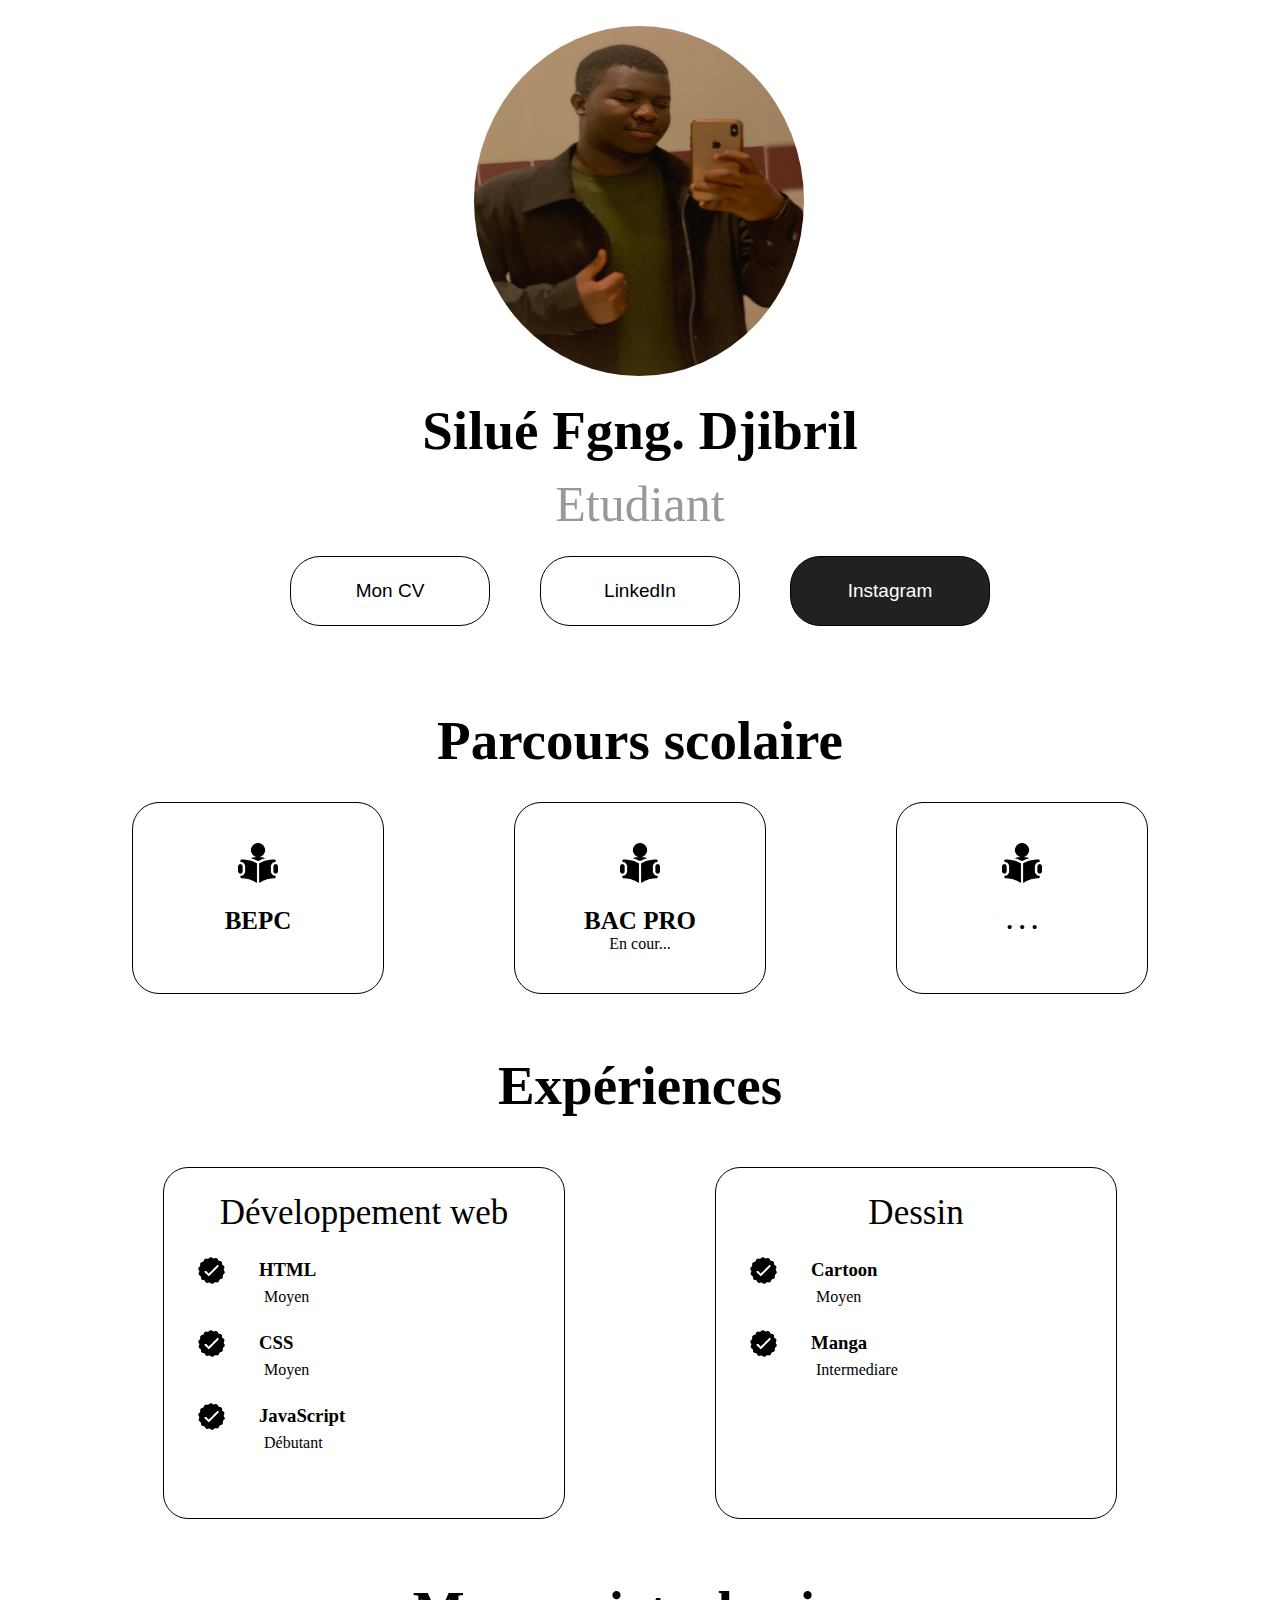
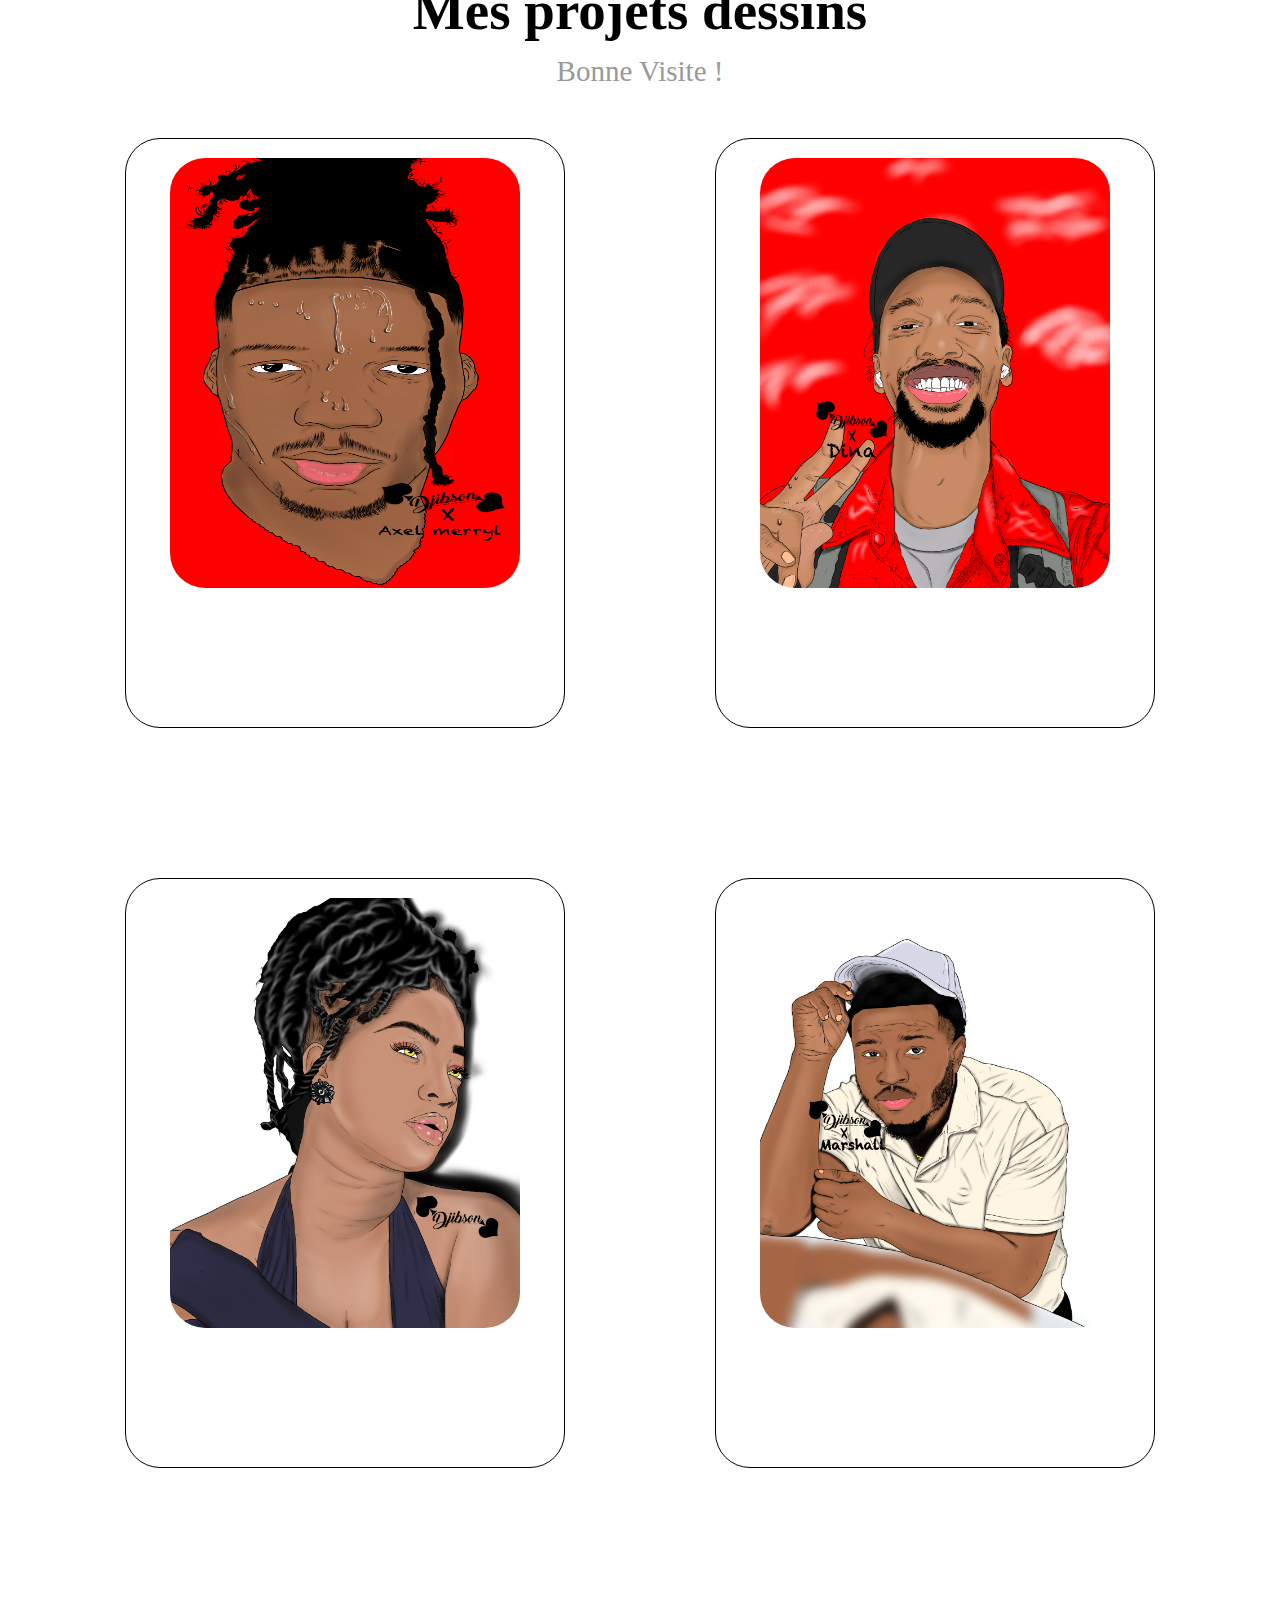
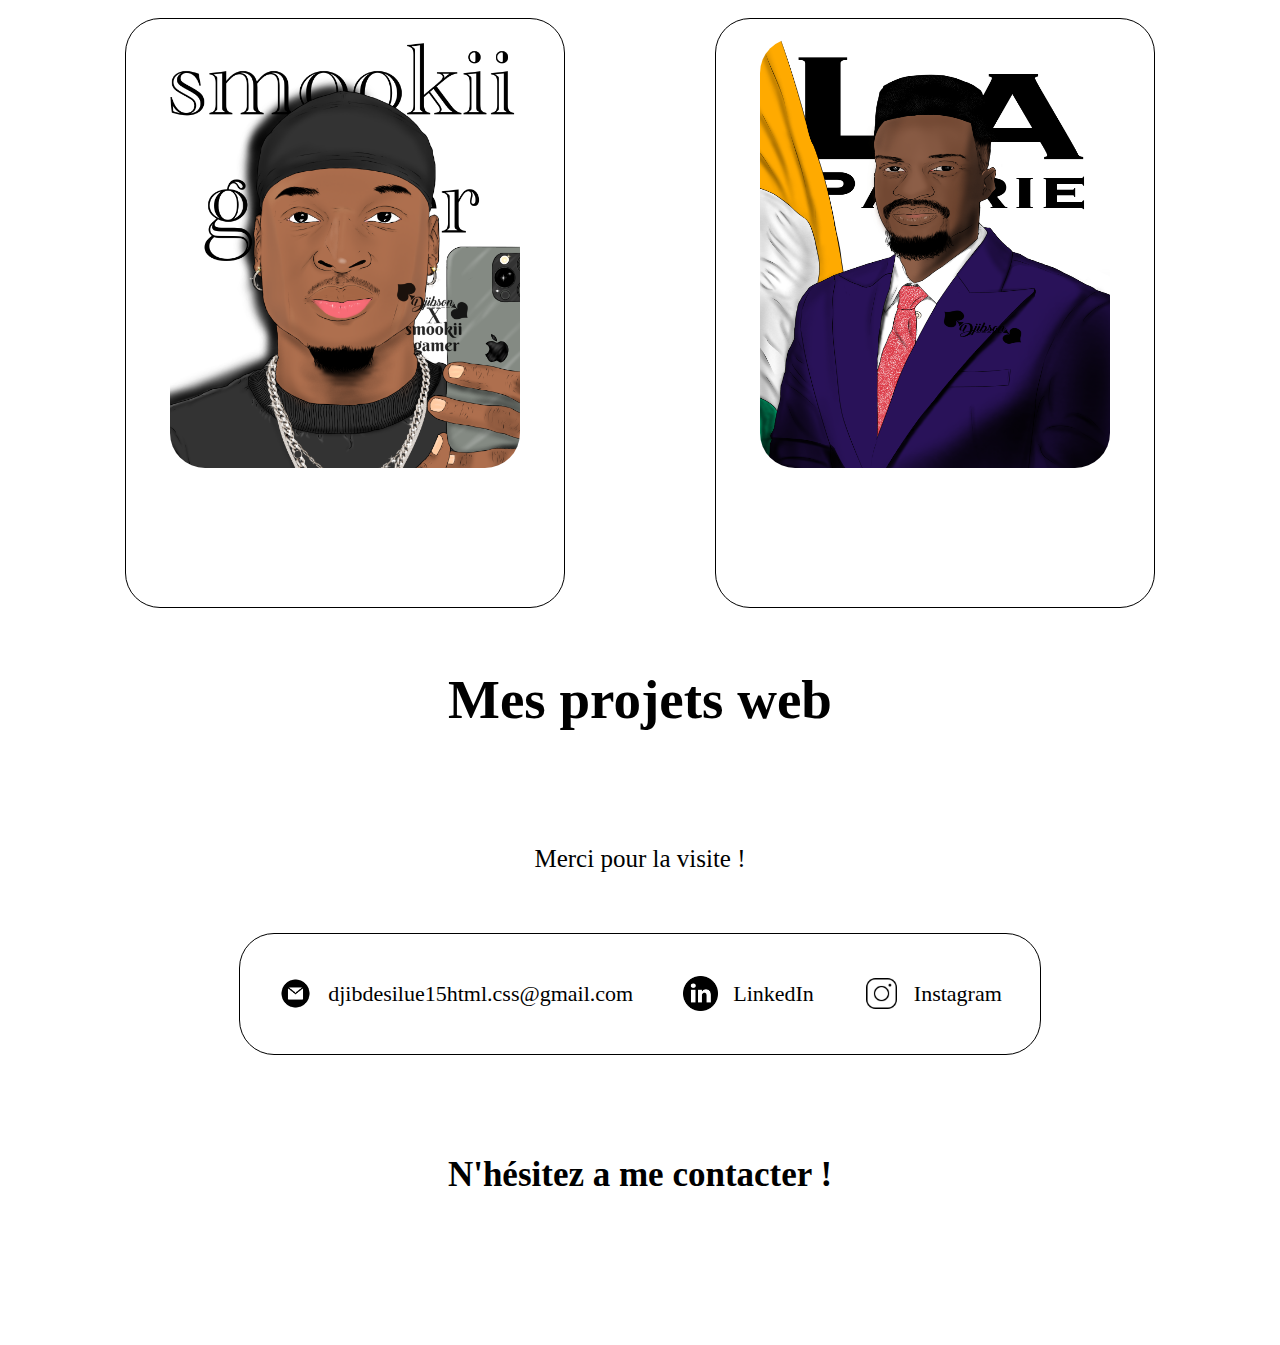
==== index.html @ 2e482dbf "Ajout du contenu initial pour GitHub Pages" ====
<!DOCTYPE html>
<html lang="en">
<head>
    <meta charset="UTF-8">
    <meta http-equiv="X-UA-Compatible" content="IE=edge">
    <meta name="viewport" content="width=device-width, initial-scale=1.0">
    <link rel="stylesheet" href="/stylePortf.css">
    <link rel="stylesheet" href="responsvFolio.css">
    <title>My Folio</title>
</head>
<body>

    <img class="phtProf" src="/profil.jpg" alt="photo de profil">
    <h1 class="nome">Silué Fgng. Djibril</h1>
    <p class="mp">Etudiant</p>

    <div class="btnDeProf">
        <button id="cvButton">Mon CV</button>
        <button id="linkedinButton">LinkedIn</button>
        <button id="instagramButton">Instagram</button>
    </div>

    <h2 class="h2Eco">Parcours scolaire</h2>
    <div class="parcourSco">
        <div class="ecol">
            <img src="/school.png" alt="">
            <h4>BEPC</h4>
        </div>
        <div class="ecol">
            <img src="/school.png" alt="">
            <h4>BAC PRO</h4>
            <p>En cour...</p>
        </div>
        <div class="ecol">
            <img src="/school.png" alt="">
            <h4>. . .</h4>
        </div>
    </div>

    <h2 class="h2Expr">Expériences</h2>
    <div class="parcourExp">

        <div class="devComp">
            <p class="devP">Développement web</p>
            <div class="EXP">
                <img src="/checkmark.png" alt="">
                <h3>HTML</h3>
            </div>
            <p class="ppp">Moyen</p>
            <div class="EXP">
                <img src="/checkmark.png" alt="">
                <h3>CSS</h3>
            </div>
            <p class="ppp">Moyen</p>
            <div class="EXP">
                <img src="/checkmark.png" alt="">
                <h3>JavaScript</h3>
            </div>
            <p class="ppp">Débutant</p>
        </div>

        <div class="drawComp">
            <p class="devP">Dessin</p>
            <div class="cartEXP">
                <img src="/checkmark.png" alt="">
                <h3>Cartoon</h3>
            </div>
            <p class="pppp">Moyen</p>
            <div class="cartEXP">
                <img src="/checkmark.png" alt="">
                <h3>Manga</h3>
            </div>
            <p class="pppp">Intermediare</p>
        </div>

    </div>

    <h2 class="projsArt">Mes projets dessins</h2>
    <p class="vste">Bonne Visite !</p>

<div class="mesArts">
    <div class="cardImgs">
        <img src="/axel.PNG" alt="">
    </div>

    <div class="cardImgs">
        <img src="/dina.PNG" alt="">
    </div>

    <div class="cardImgs">
        <img src="/kar.PNG" alt="">
    </div>

    <div class="cardImgs">
        <img src="/marshal.PNG" alt="">
    </div>

    <div class="cardImgs">
        <img src="/smoking.PNG" alt="">
    </div>

    <div class="cardImgs">
        <img src="/suspet.PNG" alt="">
    </div>
</div>

    <h2 class="projsWeb">Mes projets web</h2>

    <div class="lrsChf">

    <div class="firstC">
        <img src="" alt="">
        <p></p>
    </div>

    <div class="firstC">
        <img src="" alt="">
        <p></p>
    </div>

    <div class="firstC">
        <img src="" alt="">
        <p></p>
    </div>

    </div>
    
    <p class="remcnt">Merci pour la visite !</p>

    <div class="aumlx">
    <div class="contcts">
        <img src="/email.png" class="bdgs" alt="Email"><a href="" id="maill">djibdesilue15html.css@gmail.com</a>
        <img src="/linkedin.png" class="bdgs" alt=""><a href="" id="linked">LinkedIn</a>
        <img src="/instagr.png" alt="" class="bdgs"><a href="" id="instaaa">Instagram</a>
    </div>
    </div>

    <h5 class="phrs2f">N'hésitez a me contacter !</h5>



    <script src="/myjsFolio.js"></script>
</body>
</html>
---- stylePortf.css ----
*{
    margin: 0;padding: 0;
}

/* body {
    background-color: #212121;
} */

/* modelisation de la photo de profil, nom et statut */
.phtProf {
    width: 330px;
    height: 350px;
    border-radius: 50%;
    /* border: 3px solid white; */
    position: relative;
    margin-left: 37%;
    margin-top: 2%;
    /* transition: 2s; */
}
/* .phtProf:hover {
    box-shadow: 5px 5px 30px 3px white;
    transition: 1s;
} */
.nome {
    padding-top: 19px;
    text-align: center;
    font-size: 55px;
}
.mp {
    padding-top: 13px;
    text-align: center;
    font-size: 50px;
    color: #999999;
}

/* modelisation des bouton dirigeable a divers profil */
.btnDeProf {
    text-align: center;
}
.btnDeProf button {
    width: 200px;
    height: 70px;
    font-size: 19px;
    margin: 23px;
    border-radius: 30px 30px;
    border: 1px solid black;
    background-color: white;
}
.btnDeProf button:nth-child(3) {
    background-color: #212121;
    color: #ffff;
}
.btnDeProf button:hover {
    background-color: black;
    color: white;
}

/* on pass maintenant au chose serieuse :) */
/* nv1 */
.parcourSco {
    justify-content: center;
    margin-top: 30px;
    align-items: center;
    gap: 130px;
    display: flex;
}
.h2Eco {
    margin-top: 60px;
    text-align: center;
    font-size: 55px;
}
.parcourSco .ecol img {
    height: 40px;
    width: 40px;
}
.parcourSco .ecol {
    text-align: center;
    border: 1px solid black;
    width: 250px;
    height: 150px;
    padding-top: 40px;
    border-radius: 27px 27px;
}
.parcourSco .ecol h4 {
    padding-top: 20px;
    font-size: 25px;
}


/* nv2 */
.parcourExp {
    display: flex;
    gap: 150px;
    justify-content: center;
    margin-top: 50px;
    align-items: center;
}

.h2Expr {
    margin-top: 60px;
    text-align: center;
    font-size: 55px;
}
.devComp {
    overflow: hidden;
    border: 1px solid black;
    width: 400px;
    height: 350px;
    border-radius: 25px 25px;
}
.devComp .devP {
    margin-top: 25px;
    font-size: 35px;
    text-align: center;
}
.devComp .EXP img {
    width: 35px;
    height: 35px;
}
.devComp .EXP {
    display: flex;
    align-items: center;
    gap: 30px;
    padding-top: 20px;
    margin-left: 30px;
}
.ppp {
    margin-left: 100px;
}

.drawComp .cartEXP img {
    width: 35px;
    height: 35px;
}
.drawComp .cartEXP {
    display: flex;
    align-items: center;
    gap: 30px;
    padding-top: 20px;
    margin-left: 30px;
}
.drawComp {
    overflow: hidden;
    border: 1px solid black;
    width: 400px;
    height: 350px;
    border-radius: 25px 25px;
}
.drawComp .devP {
    margin-top: 25px;
    font-size: 35px;
    text-align: center;
}
.drawComp .EXP img {
    width: 35px;
    height: 35px;
}
.pppp {
    margin-left: 100px;
}


/* nv3 */
.projsArt {
    margin-top: 60px;
    text-align: center;
    font-size: 55px;
}
.vste {
    padding-top: 13px;
    text-align: center;
    font-size: 29px;
    color: #999999;
}

/* on attaque les image a cadrer :) */
.mesArts {
    display: flex;
    gap: 150px;
    align-items: center;
    flex-wrap: wrap;
    justify-content: center;
    margin-top: 50px;
}
.mesArts .cardImgs {
    overflow: hidden;
    border: 1px solid black;
    width: 400px;
    height: 550px;
    text-align: center;
    padding: 19px;
    border-radius: 35px;
}
.mesArts .cardImgs img{
    width: 350px;
    height: 430px;
    border-radius: 35px;
}


/* nv4 */
.projsWeb {
    margin-top: 60px;
    text-align: center;
    font-size: 55px;
}




/* nv5 */
.remcnt {
    margin-top: 60px;
    text-align: center;
    font-size: 25px;
}

.aumlx {
    display: flex;
    justify-content: center;
    overflow: hidden;
}
.contcts {
    overflow: hidden;
    margin-top: 60px;
    border: 1px solid black;
    width: 800px;
    height: 120px;
    display: flex;
    gap: 50px;
    justify-content: center;
    align-items: center;
    border-radius: 35px;
}
.contcts a {
    text-decoration: none;
    color: black;
    font-size: 22px;
}
.contcts a:hover {
    text-decoration: underline;
    color: #838383;
}
.aumlx .contcts .bdgs {
    width: 35px;
    height: 35px;
    margin-right: -35px;
}

.phrs2f {
    margin-top: 100px;
    text-align: center;
    font-size: 35px;
    margin-bottom: 150px;
}
.phrs2f:hover {
    text-decoration: underline;
    color: #838383;
}
---- responsvFolio.css ----
@media only screen and (min-width : 320px) and (max-width : 484px) {
    .phtProf {
        width: 220px;
        height: 240px;
        margin-left: 17%;
        margin-top: 4%;
    }
    .mp {
        font-size: 35px;
    }
    .parcourSco {
        gap: 2px;
    }
    .parcourSco .ecol {
        width: 150px;
        height: 150px;
        margin: 10px;
    }
    .devComp .devP {
        font-size: 15px;
    }
    .drawComp .devP {
        font-size: 20px;
    }
    .devComp {
        margin: 5px;
        height: 250px;
    }
    .parcourExp {
        gap: 3px;
    }
    .devComp .EXP img {
        width: 20px;
        height: 20px;
    }
    .devComp .EXP {
        gap: 10px;
    }
    .ppp {
        margin-left: 50px;
    }
    .devComp .EXP h3 {
        font-size: 17px;
    }

    .drawComp {
        margin: 5px;
        height: 250px;
    }
    .parcourExp {
        gap: 3px;
    }
    .drawComp .cartEXP img {
        width: 20px;
        height: 20px;
    }
    .drawComp .cartEXP {
        gap: 10px;
    }
    .pppp {
        margin-left: 50px;
    }
    .drawComp .EXP h3 {
        font-size: 17px;
    }
    .contcts {
        width: 300px;
        height: 90px;
        gap: 25px;
    }
    .aumlx .contcts .bdgs {
        width: 13px;
        height: 13px;
        margin-right: -20px;
    }
    .contcts a {
        font-size: 7px;
    }
}



/* responsive petit ecran 523px max*/
@media only screen and (min-width : 485px) and (max-width : 523px) {
    .phtProf {
        width: 290px;
        height: 310px;
        margin-left: 25%;
        margin-top: 4%;
    }
    .btnDeProf button {
        width: 180px;
        height: 60px;
        font-size: 19px;
    }
    .parcourSco {
        gap: 5px;
    }
    .parcourSco .ecol {
        width: 250px;
        height: 150px;
        margin: 30px;
    }
    .devComp .devP {
        font-size: 20px;
    }
    .drawComp .devP {
        font-size: 25px;
    }
    .devComp {
        margin: 20px;
    }
    .parcourExp {
        gap: 30px;
    }
    .contcts {
        width: 500px;
        height: 90px;
        gap: 35px;
    }
    .aumlx .contcts .bdgs {
        width: 23px;
        height: 23px;
        margin-right: -35px;
    }
    .contcts a {
        font-size: 15px;
    }
}
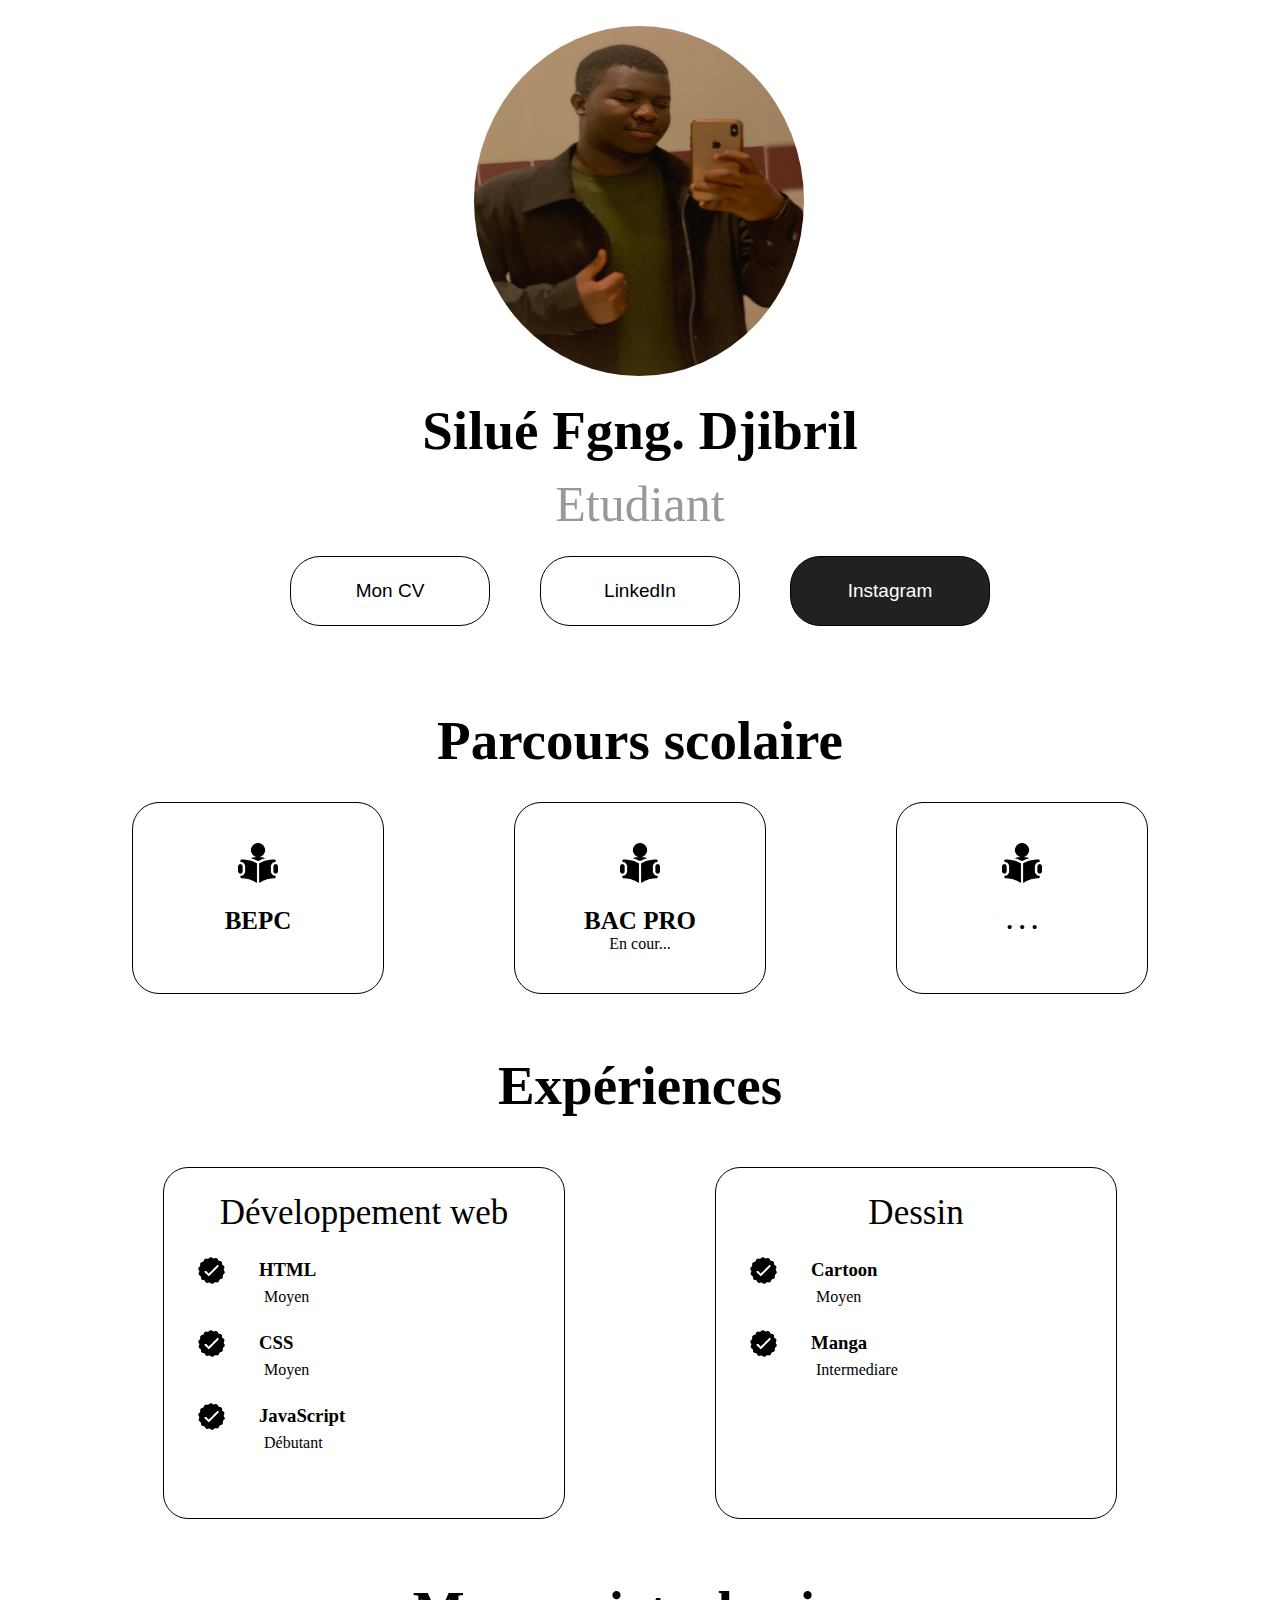
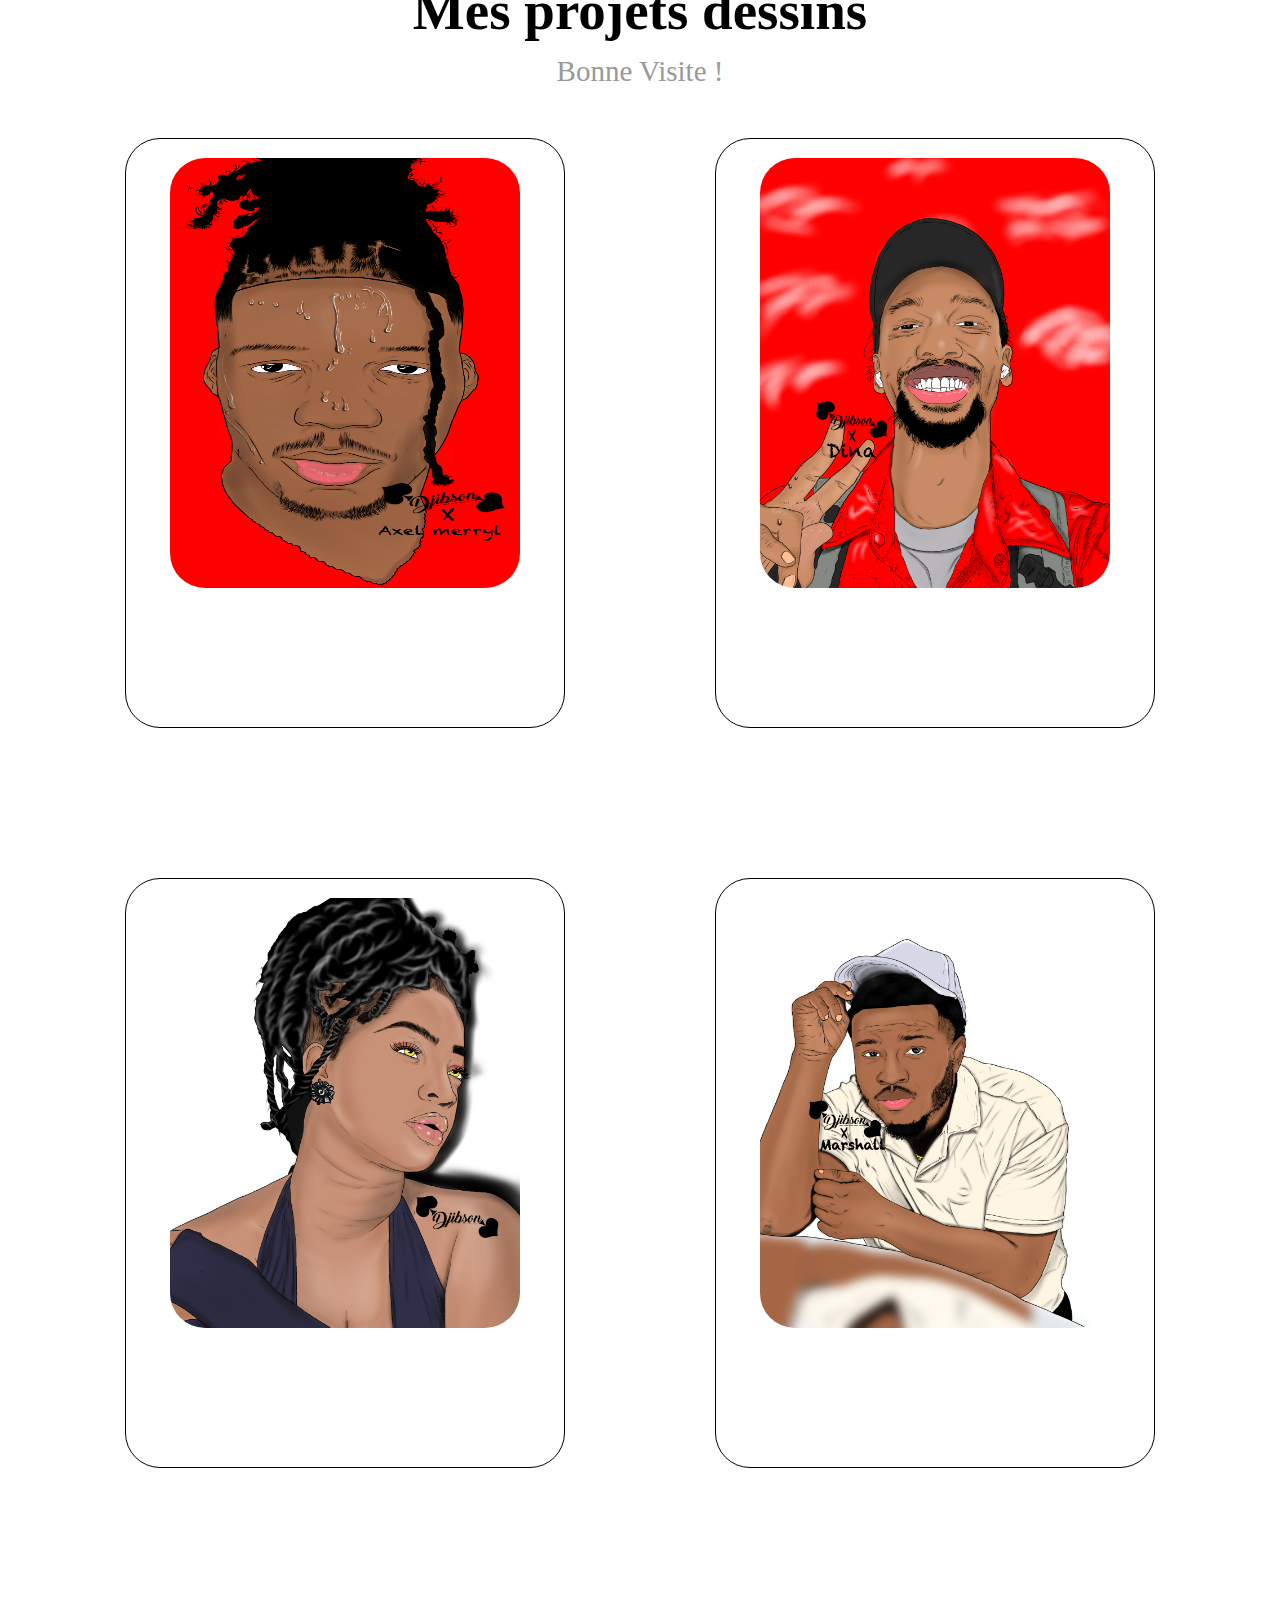
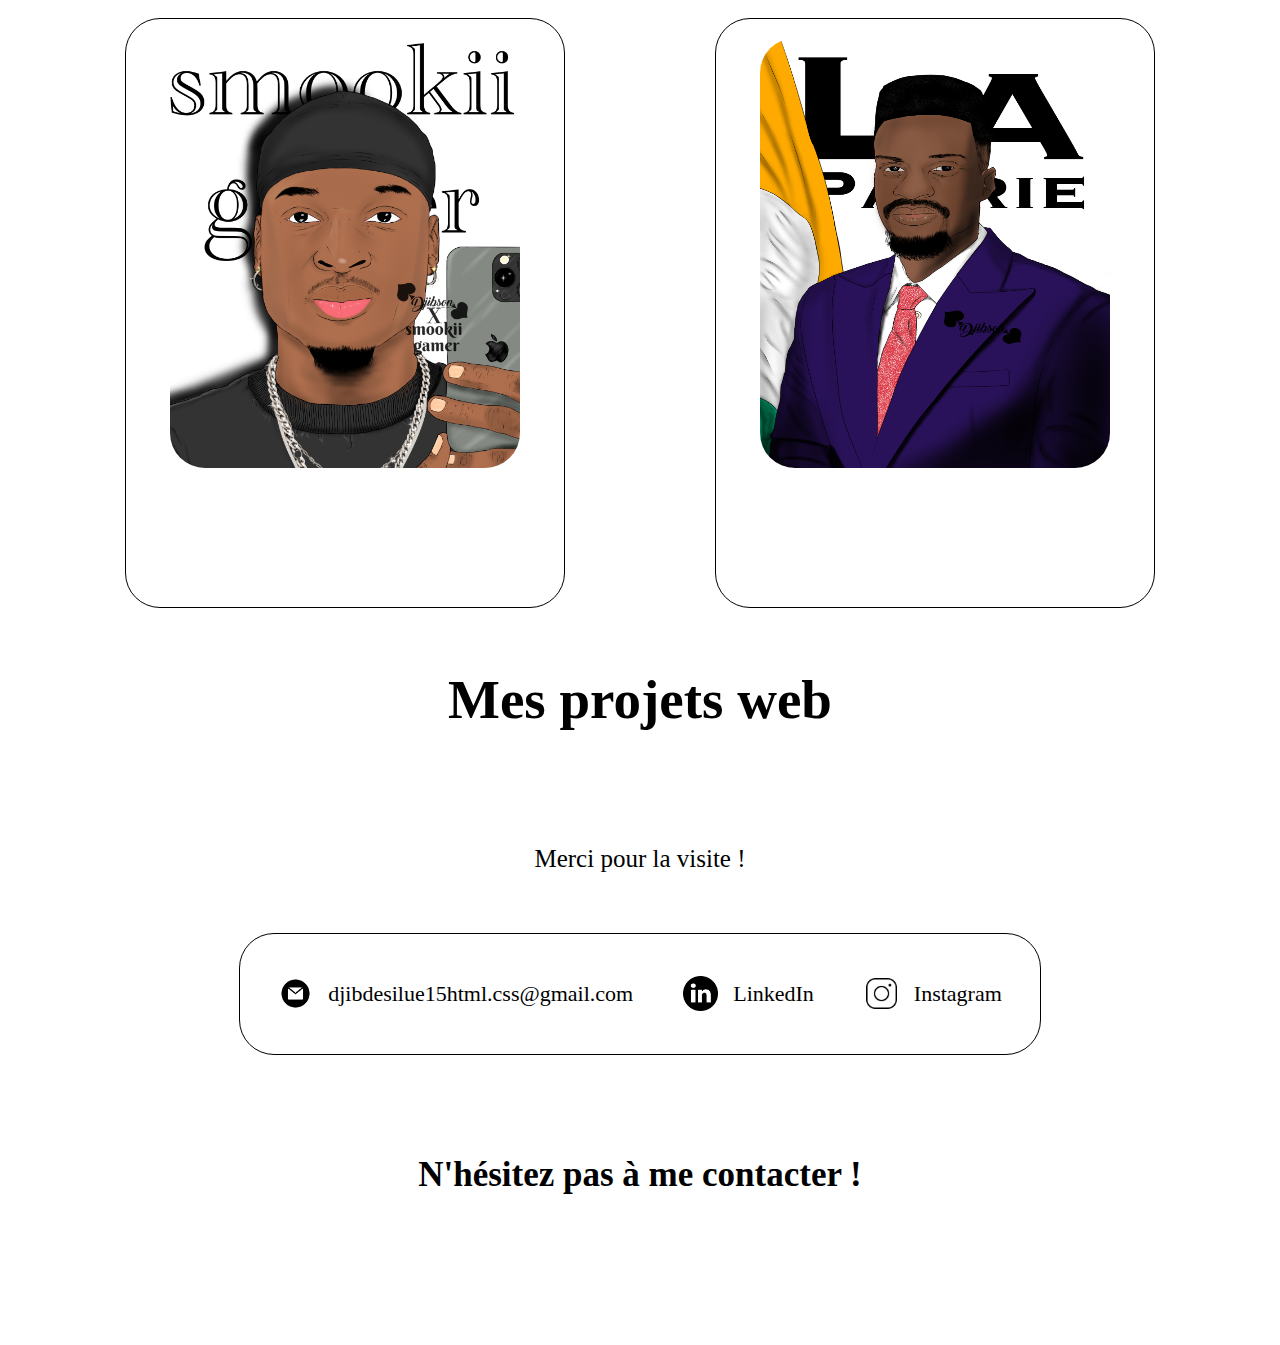
==== commit d1d9d17b: "Update index.html" ====
--- a/index.html
+++ b/index.html
@@ -4,13 +4,13 @@
     <meta charset="UTF-8">
     <meta http-equiv="X-UA-Compatible" content="IE=edge">
     <meta name="viewport" content="width=device-width, initial-scale=1.0">
-    <link rel="stylesheet" href="/stylePortf.css">
+    <link rel="stylesheet" href="stylePortf.css">
     <link rel="stylesheet" href="responsvFolio.css">
     <title>My Folio</title>
 </head>
 <body>
 
-    <img class="phtProf" src="/profil.jpg" alt="photo de profil">
+    <img class="phtProf" src="profil.jpg" alt="photo de profil">
     <h1 class="nome">Silué Fgng. Djibril</h1>
     <p class="mp">Etudiant</p>
 
@@ -23,16 +23,16 @@
     <h2 class="h2Eco">Parcours scolaire</h2>
     <div class="parcourSco">
         <div class="ecol">
-            <img src="/school.png" alt="">
+            <img src="school.png" alt="">
             <h4>BEPC</h4>
         </div>
         <div class="ecol">
-            <img src="/school.png" alt="">
+            <img src="school.png" alt="">
             <h4>BAC PRO</h4>
             <p>En cour...</p>
         </div>
         <div class="ecol">
-            <img src="/school.png" alt="">
+            <img src="school.png" alt="">
             <h4>. . .</h4>
         </div>
     </div>
@@ -43,17 +43,17 @@
         <div class="devComp">
             <p class="devP">Développement web</p>
             <div class="EXP">
-                <img src="/checkmark.png" alt="">
+                <img src="checkmark.png" alt="">
                 <h3>HTML</h3>
             </div>
             <p class="ppp">Moyen</p>
             <div class="EXP">
-                <img src="/checkmark.png" alt="">
+                <img src="checkmark.png" alt="">
                 <h3>CSS</h3>
             </div>
             <p class="ppp">Moyen</p>
             <div class="EXP">
-                <img src="/checkmark.png" alt="">
+                <img src="checkmark.png" alt="">
                 <h3>JavaScript</h3>
             </div>
             <p class="ppp">Débutant</p>
@@ -62,12 +62,12 @@
         <div class="drawComp">
             <p class="devP">Dessin</p>
             <div class="cartEXP">
-                <img src="/checkmark.png" alt="">
+                <img src="checkmark.png" alt="">
                 <h3>Cartoon</h3>
             </div>
             <p class="pppp">Moyen</p>
             <div class="cartEXP">
-                <img src="/checkmark.png" alt="">
+                <img src="checkmark.png" alt="">
                 <h3>Manga</h3>
             </div>
             <p class="pppp">Intermediare</p>
@@ -80,27 +80,27 @@
 
 <div class="mesArts">
     <div class="cardImgs">
-        <img src="/axel.PNG" alt="">
+        <img src="axel.PNG" alt="">
     </div>
 
     <div class="cardImgs">
-        <img src="/dina.PNG" alt="">
+        <img src="dina.PNG" alt="">
     </div>
 
     <div class="cardImgs">
-        <img src="/kar.PNG" alt="">
+        <img src="kar.PNG" alt="">
     </div>
 
     <div class="cardImgs">
-        <img src="/marshal.PNG" alt="">
+        <img src="marshal.PNG" alt="">
     </div>
 
     <div class="cardImgs">
-        <img src="/smoking.PNG" alt="">
+        <img src="smoking.PNG" alt="">
     </div>
 
     <div class="cardImgs">
-        <img src="/suspet.PNG" alt="">
+        <img src="suspet.PNG" alt="">
     </div>
 </div>
 
@@ -129,16 +129,16 @@
 
     <div class="aumlx">
     <div class="contcts">
-        <img src="/email.png" class="bdgs" alt="Email"><a href="" id="maill">djibdesilue15html.css@gmail.com</a>
-        <img src="/linkedin.png" class="bdgs" alt=""><a href="" id="linked">LinkedIn</a>
-        <img src="/instagr.png" alt="" class="bdgs"><a href="" id="instaaa">Instagram</a>
+        <img src="email.png" class="bdgs" alt="Email"><a href="" id="maill">djibdesilue15html.css@gmail.com</a>
+        <img src="linkedin.png" class="bdgs" alt=""><a href="" id="linked">LinkedIn</a>
+        <img src="instagr.png" alt="" class="bdgs"><a href="" id="instaaa">Instagram</a>
     </div>
     </div>
 
-    <h5 class="phrs2f">N'hésitez a me contacter !</h5>
+    <h5 class="phrs2f">N'hésitez pas à me contacter !</h5>
 
 
 
-    <script src="/myjsFolio.js"></script>
+    <script src="myjsFolio.js"></script>
 </body>
-</html>+</html>
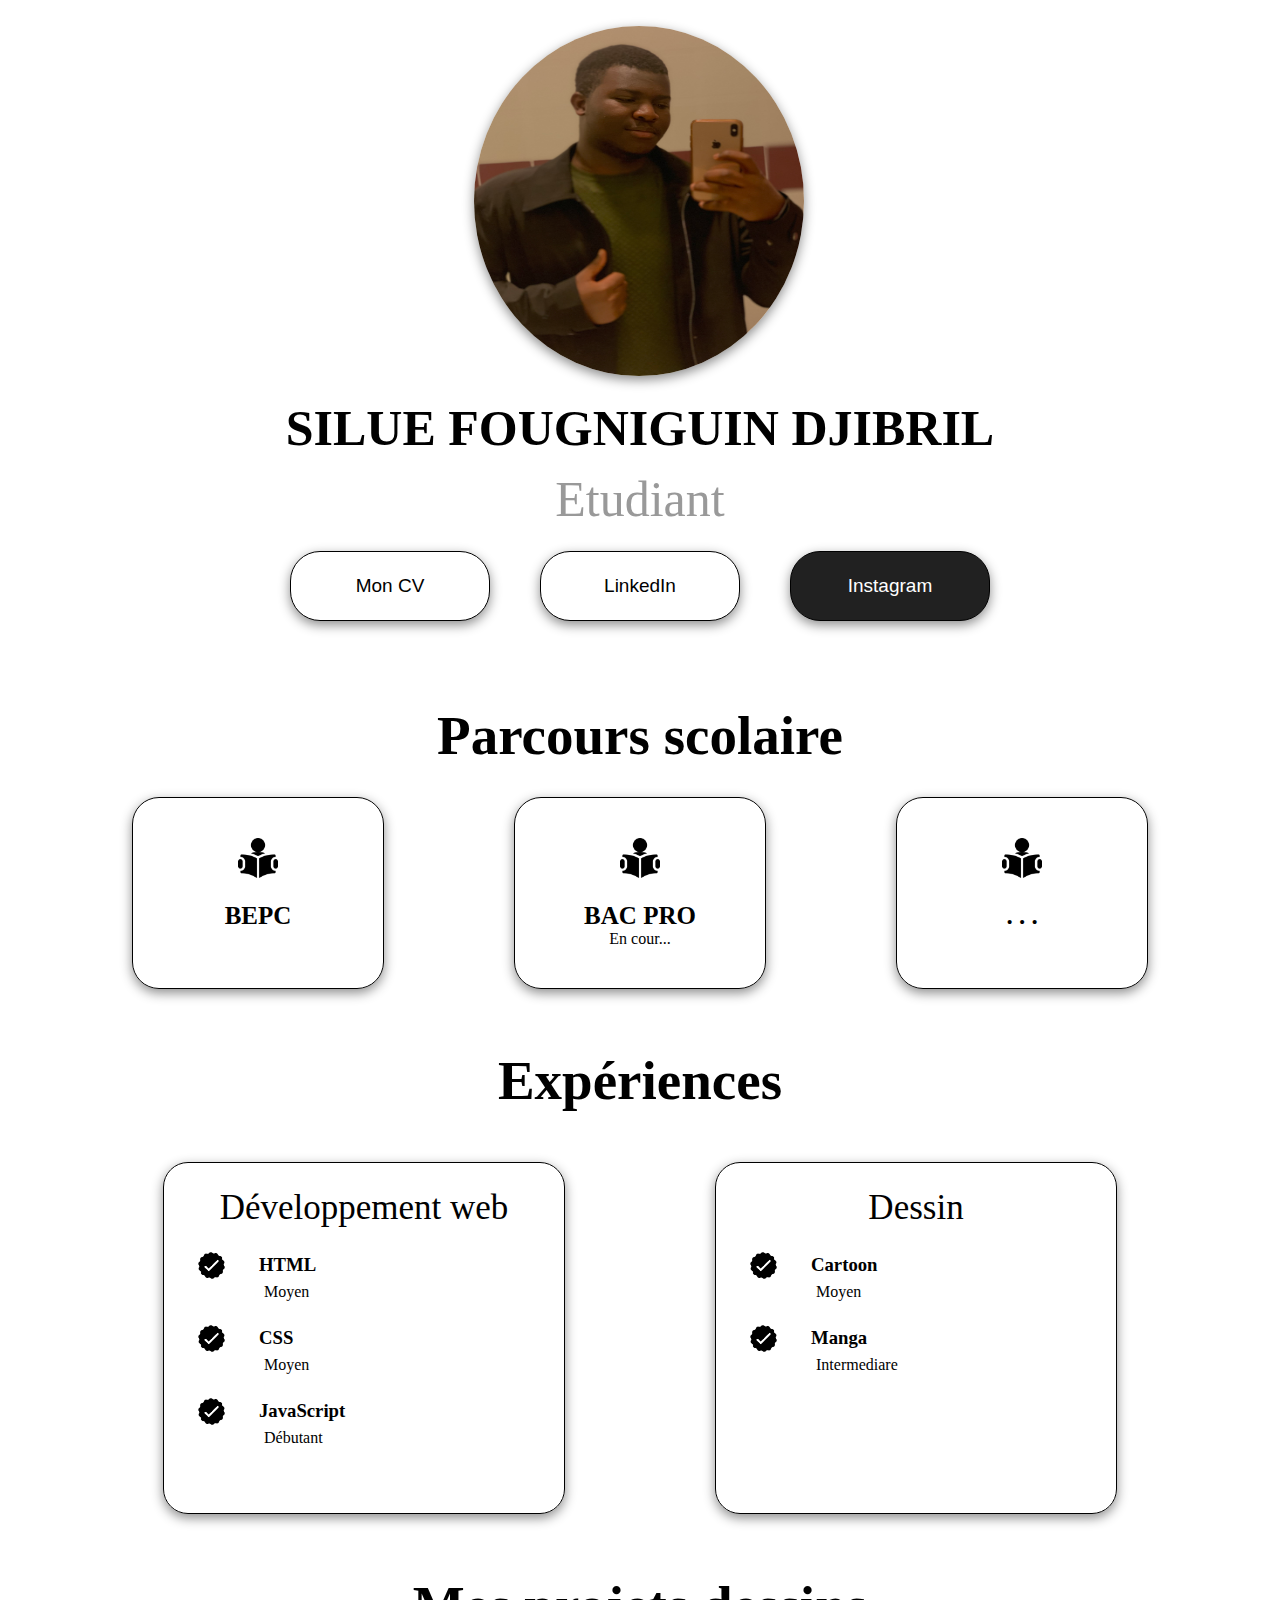
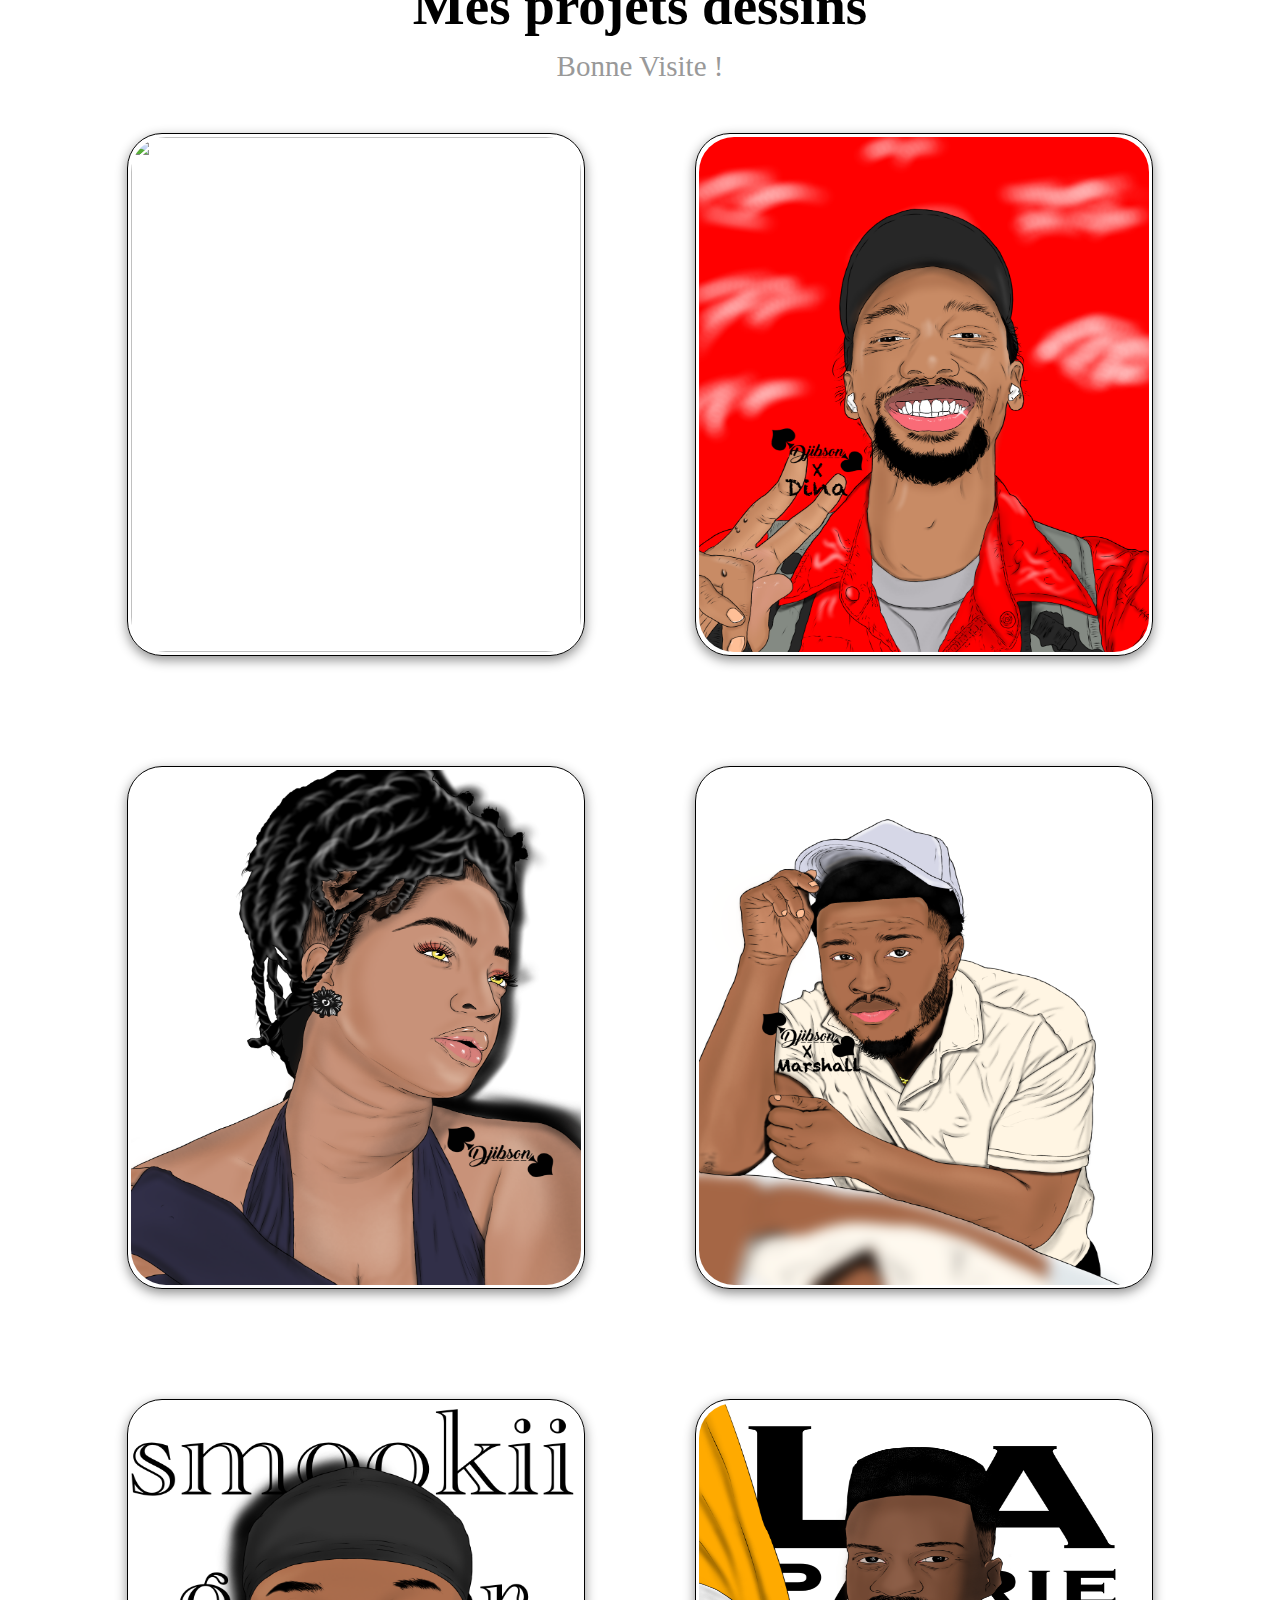
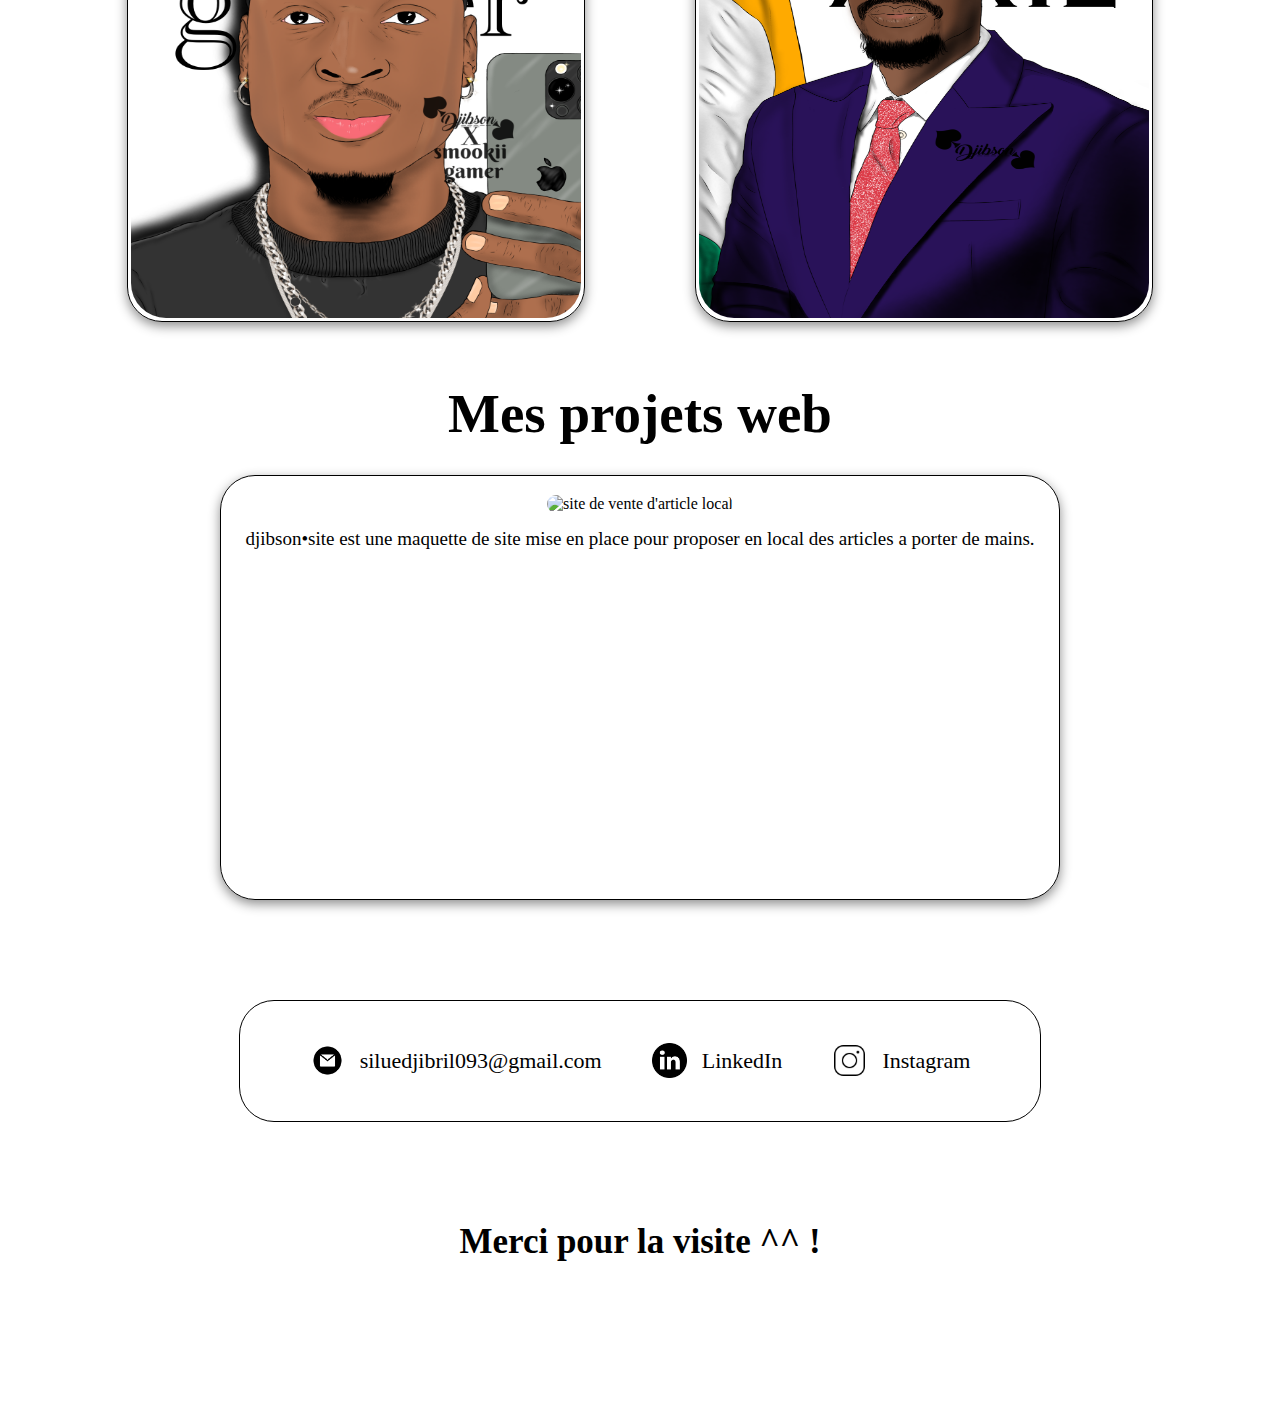
==== commit 875779de: "mise a jour du potofolio :chnagement et resctificatif." ====
--- a/index.html
+++ b/index.html
@@ -10,14 +10,14 @@
 </head>
 <body>
 
-    <img class="phtProf" src="profil.jpg" alt="photo de profil">
-    <h1 class="nome">Silué Fgng. Djibril</h1>
+    <img class="phtProf" src="/profil.jpg" alt="photo de profil">
+    <h1 class="nome">SILUE FOUGNIGUIN DJIBRIL</h1>
     <p class="mp">Etudiant</p>
 
     <div class="btnDeProf">
-        <button id="cvButton">Mon CV</button>
-        <button id="linkedinButton">LinkedIn</button>
-        <button id="instagramButton">Instagram</button>
+        <button id="cvButton" class="bt1">Mon CV</button>
+        <button id="linkedinButton" class="bt1">LinkedIn</button>
+        <button id="instagramButton" class="bt1">Instagram</button>
     </div>
 
     <h2 class="h2Eco">Parcours scolaire</h2>
@@ -80,7 +80,7 @@
 
 <div class="mesArts">
     <div class="cardImgs">
-        <img src="axel.PNG" alt="">
+        <img src="dandan.PNG" alt="">
     </div>
 
     <div class="cardImgs">
@@ -108,34 +108,32 @@
 
     <div class="lrsChf">
 
-    <div class="firstC">
+      <div class="firstC">
+        <img src="djibsonsite.png" alt="site de vente d'article local">
+        <p>djibson•site est une maquette de site mise en place pour proposer en local des articles a porter de mains.</p>
+      </div>
+<!-- a ajouter plus tard:) -->
+      <!-- <div class="firstC">
         <img src="" alt="">
         <p></p>
-    </div>
+      </div>
 
-    <div class="firstC">
+      <div class="firstC">
         <img src="" alt="">
         <p></p>
-    </div>
-
-    <div class="firstC">
-        <img src="" alt="">
-        <p></p>
-    </div>
+      </div> -->
 
     </div>
     
-    <p class="remcnt">Merci pour la visite !</p>
-
     <div class="aumlx">
     <div class="contcts">
-        <img src="email.png" class="bdgs" alt="Email"><a href="" id="maill">djibdesilue15html.css@gmail.com</a>
+        <img src="email.png" class="bdgs" alt="Email"><a href="" id="maill">siluedjibril093@gmail.com</a>
         <img src="linkedin.png" class="bdgs" alt=""><a href="" id="linked">LinkedIn</a>
         <img src="instagr.png" alt="" class="bdgs"><a href="" id="instaaa">Instagram</a>
     </div>
     </div>
 
-    <h5 class="phrs2f">N'hésitez pas à me contacter !</h5>
+    <h5 class="phrs2f">Merci pour la visite ^^ !</h5>
 
 
 
--- a/stylePortf.css
+++ b/stylePortf.css
@@ -11,6 +11,7 @@
     width: 330px;
     height: 350px;
     border-radius: 50%;
+    box-shadow: 0 4px 12px rgba(0, 0, 0, 0.451);
     /* border: 3px solid white; */
     position: relative;
     margin-left: 37%;
@@ -24,7 +25,7 @@
 .nome {
     padding-top: 19px;
     text-align: center;
-    font-size: 55px;
+    font-size: 50px;
 }
 .mp {
     padding-top: 13px;
@@ -36,6 +37,9 @@
 /* modelisation des bouton dirigeable a divers profil */
 .btnDeProf {
     text-align: center;
+}
+.bt1 {
+    box-shadow: 0 4px 12px rgba(0, 0, 0, 0.451);
 }
 .btnDeProf button {
     width: 200px;
@@ -64,6 +68,9 @@
     gap: 130px;
     display: flex;
 }
+.ecol {
+    box-shadow: 0 4px 12px rgba(0, 0, 0, 0.451);
+}
 .h2Eco {
     margin-top: 60px;
     text-align: center;
@@ -107,6 +114,7 @@
     width: 400px;
     height: 350px;
     border-radius: 25px 25px;
+    box-shadow: 0 4px 12px rgba(0, 0, 0, 0.451);
 }
 .devComp .devP {
     margin-top: 25px;
@@ -140,6 +148,7 @@
     margin-left: 30px;
 }
 .drawComp {
+    box-shadow: 0 4px 12px rgba(0, 0, 0, 0.451);
     overflow: hidden;
     border: 1px solid black;
     width: 400px;
@@ -176,7 +185,7 @@
 /* on attaque les image a cadrer :) */
 .mesArts {
     display: flex;
-    gap: 150px;
+    gap: 110px;
     align-items: center;
     flex-wrap: wrap;
     justify-content: center;
@@ -185,15 +194,16 @@
 .mesArts .cardImgs {
     overflow: hidden;
     border: 1px solid black;
-    width: 400px;
-    height: 550px;
-    text-align: center;
-    padding: 19px;
-    border-radius: 35px;
+    width: 450px;
+    height: 515px;
+    text-align: center;
+    padding: 3px;
+    border-radius: 35px;
+    box-shadow: 0 4px 12px rgba(0, 0, 0, 0.451);
 }
 .mesArts .cardImgs img{
-    width: 350px;
-    height: 430px;
+    width: 100%;
+    height: 100%;
     border-radius: 35px;
 }
 
@@ -204,7 +214,33 @@
     text-align: center;
     font-size: 55px;
 }
-
+.lrsChf {
+    display: flex;
+    gap: 50px;
+    align-items: center;
+    flex-wrap: wrap;
+    justify-content: center;
+}
+.lrsChf .firstC {
+    overflow: hidden;
+    border: 1px solid black;
+    width: 800px;
+    height: 385px;
+    text-align: center;
+    padding: 19px;
+    margin-top: 30px;
+    border-radius: 35px;
+    box-shadow: 0 4px 12px rgba(0, 0, 0, 0.451);
+}
+.lrsChf .firstC img {
+    width: 70%;
+    height: 85%;
+    border-radius: 35px;
+}
+.lrsChf .firstC p {
+    margin-top: 15px;
+    font-size: 19px;
+}
 
 
 
@@ -222,7 +258,7 @@
 }
 .contcts {
     overflow: hidden;
-    margin-top: 60px;
+    margin-top: 100px;
     border: 1px solid black;
     width: 800px;
     height: 120px;
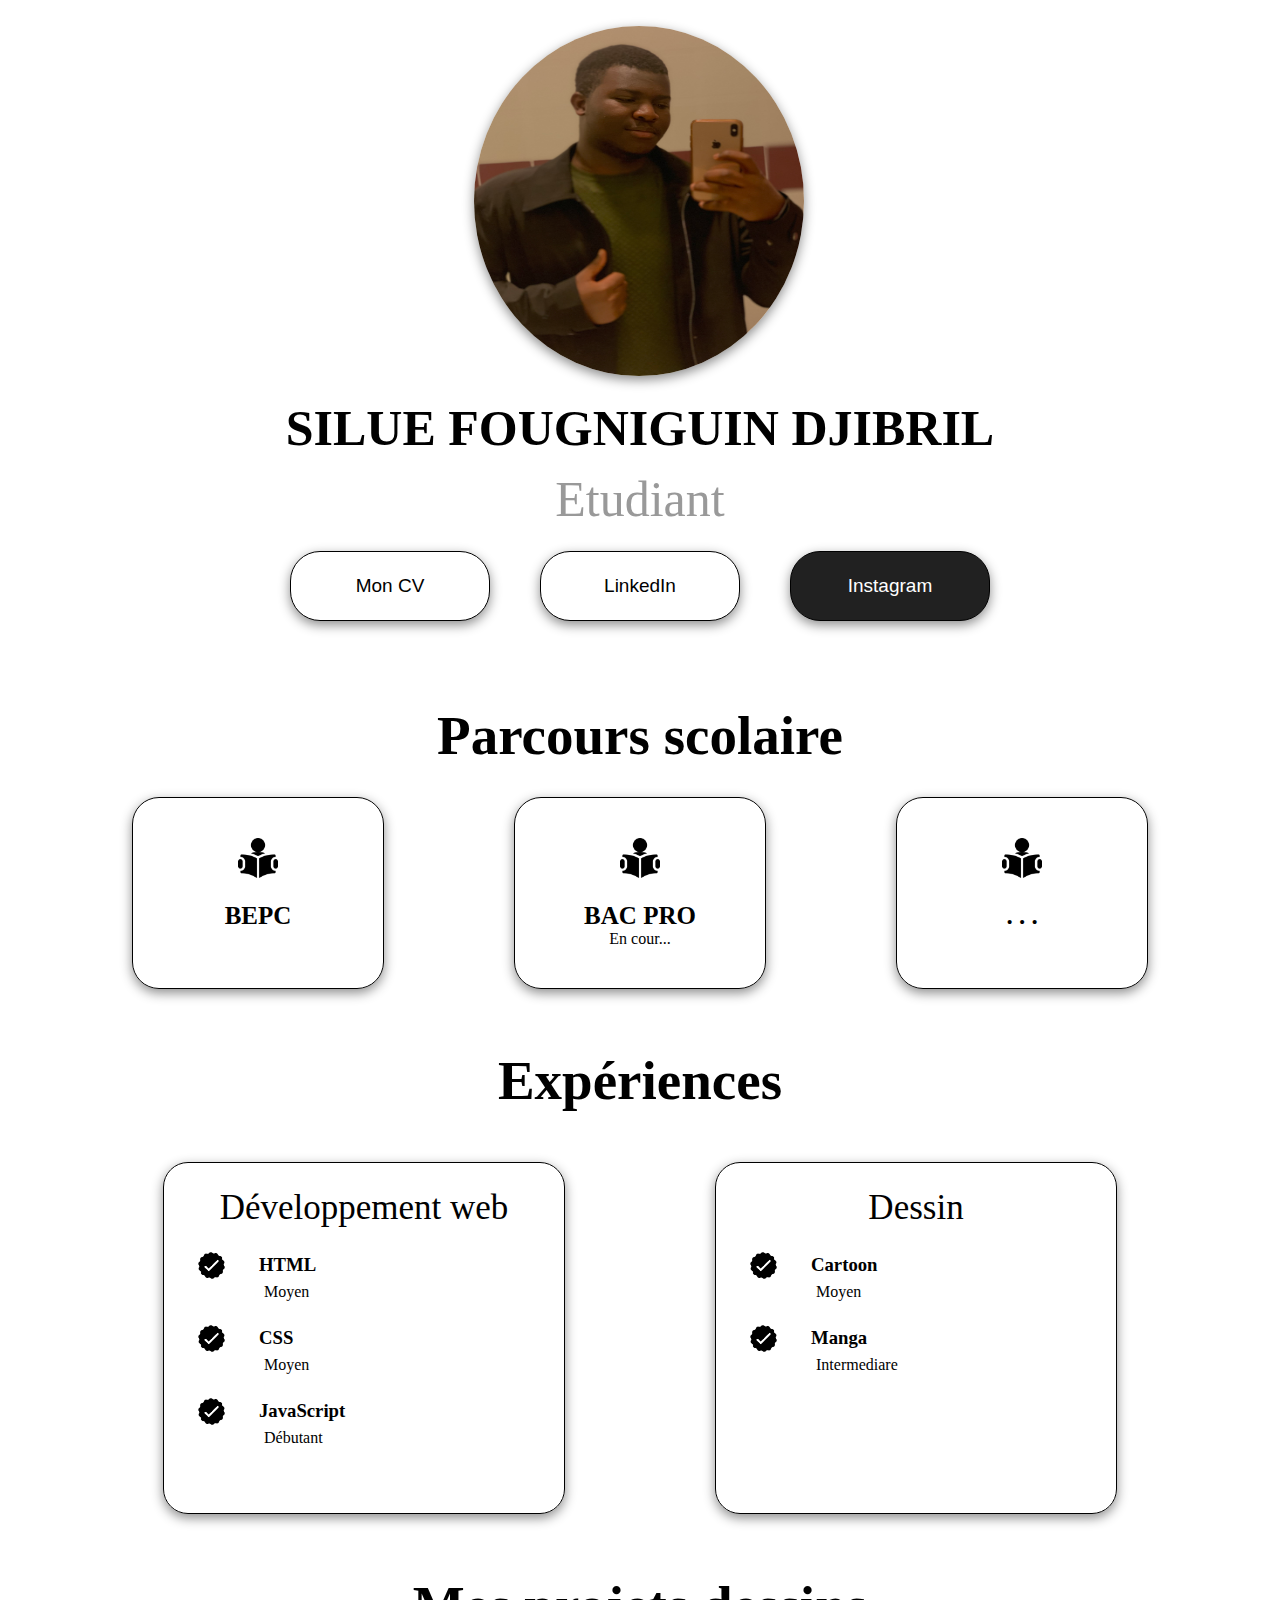
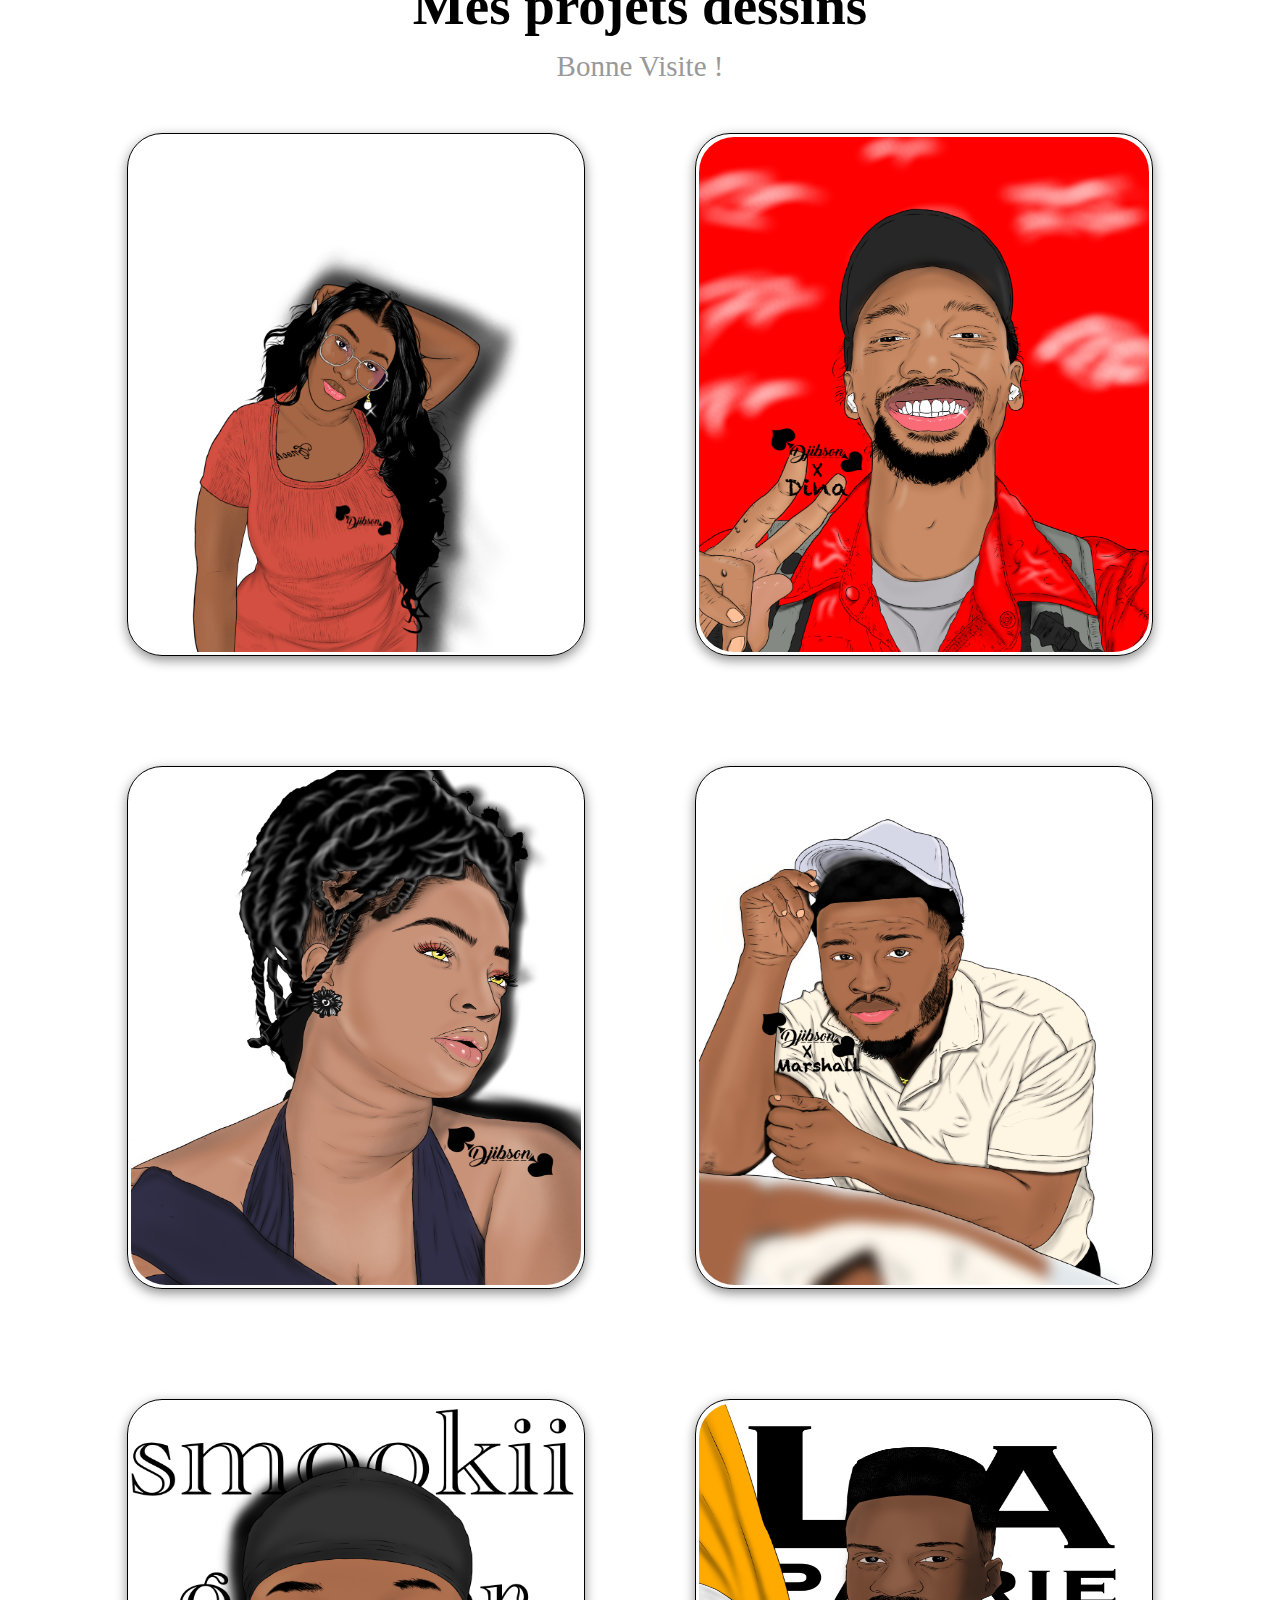
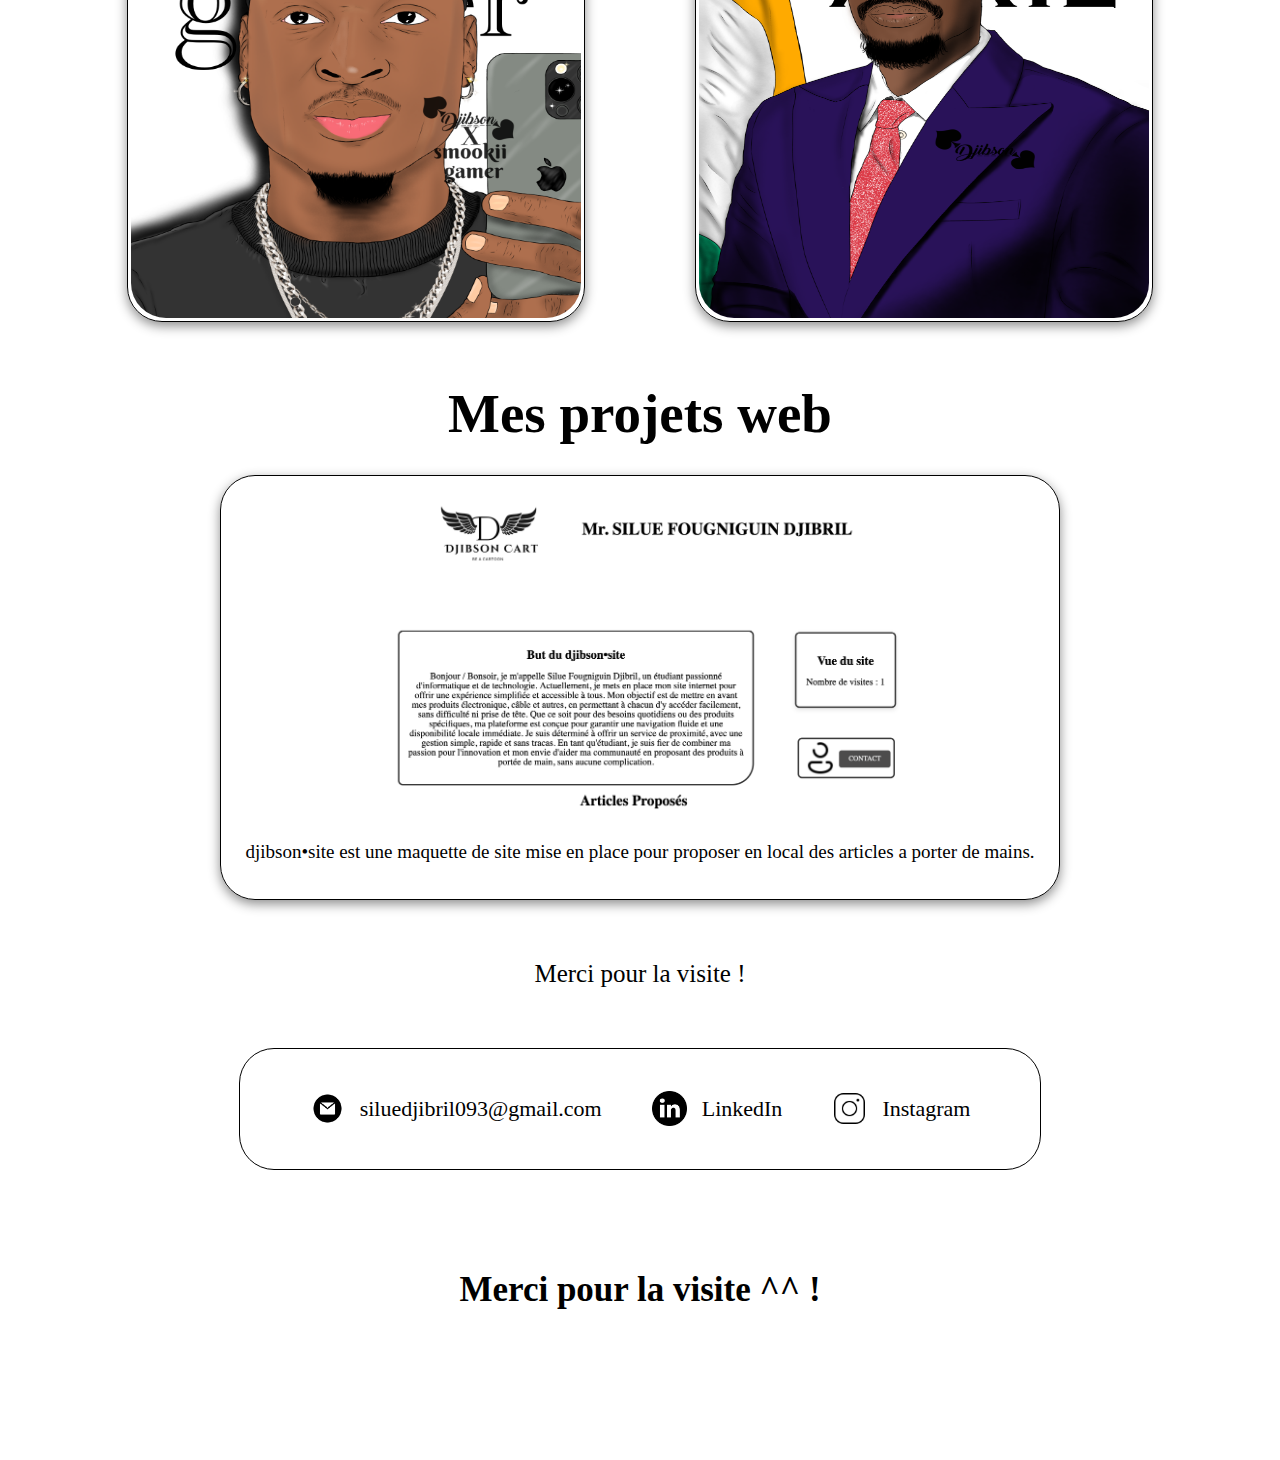
==== commit 703d558c: "mise a jour du potofolio :chnagement et resctificatif." ====
--- a/index.html
+++ b/index.html
@@ -125,6 +125,8 @@
 
     </div>
     
+    <p class="remcnt">Merci pour la visite !</p>
+
     <div class="aumlx">
     <div class="contcts">
         <img src="email.png" class="bdgs" alt="Email"><a href="" id="maill">siluedjibril093@gmail.com</a>
--- a/stylePortf.css
+++ b/stylePortf.css
@@ -258,7 +258,7 @@
 }
 .contcts {
     overflow: hidden;
-    margin-top: 100px;
+    margin-top: 60px;
     border: 1px solid black;
     width: 800px;
     height: 120px;
